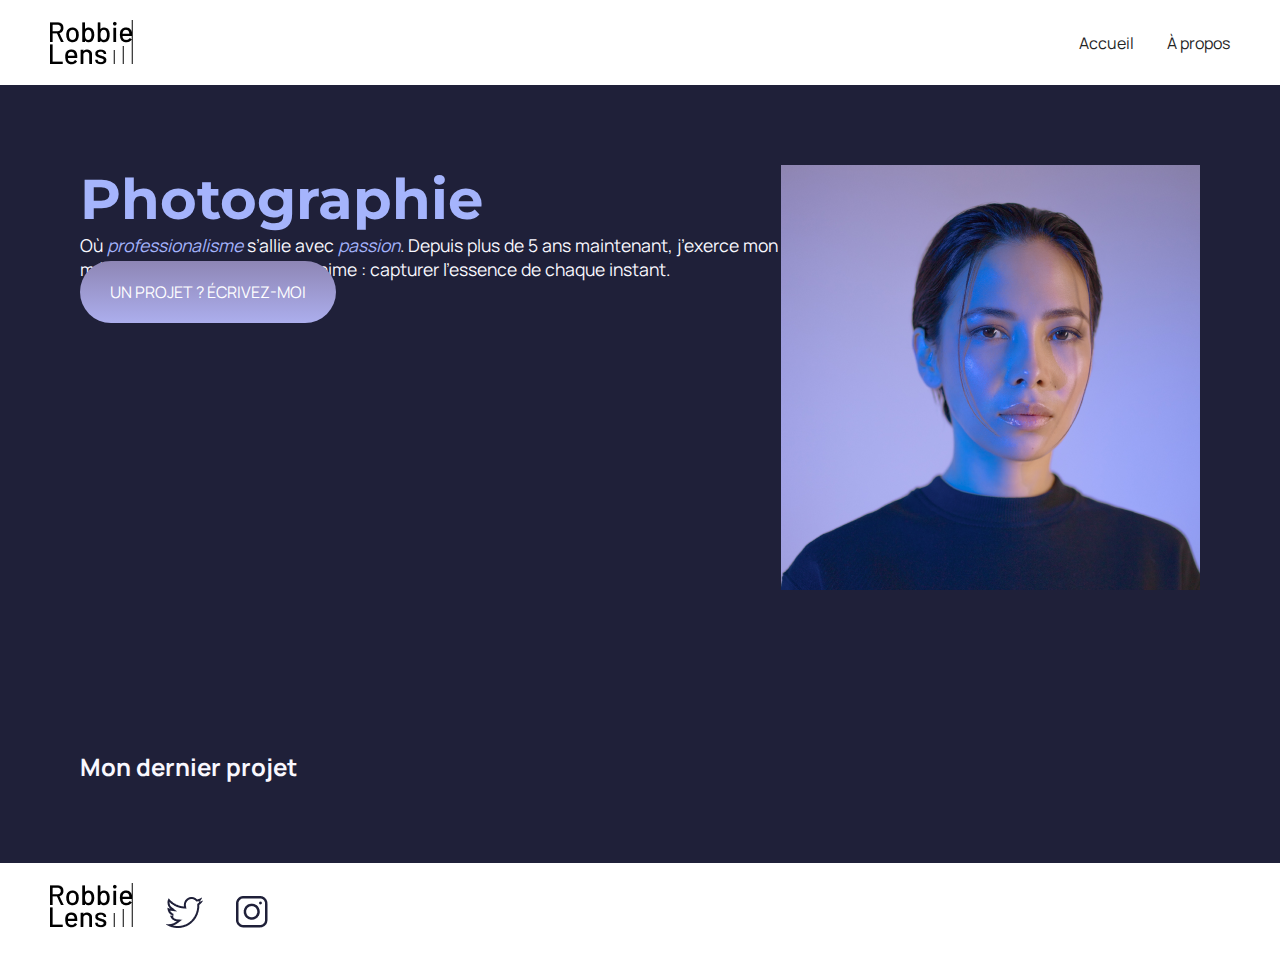
==== index.html @ 5a03f0e4 "réagencement avec flex pour h1, p, boutons cta à gauche et image à droite" ====
<!DOCTYPE html>
<html lang="en">
  <head>
    <meta charset="UTF-8" />
    <meta name="viewport" content="width=device-width, initial-scale=1.0" />
    <title>Accueil – Robbie Lens Photographie</title>
    <link rel="stylesheet" href="style.css" />
    <link rel="preconnect" href="https://fonts.googleapis.com" />
    <link rel="preconnect" href="https://fonts.gstatic.com" crossorigin />
    <link
      href="https://fonts.googleapis.com/css2?family=Manrope:wght@400;700&family=Montserrat:wght@400;700&display=swap"
      rel="stylesheet"
    />
  </head>
  <body>
    <header>
      <nav>
        <img src="images/logo.png" alt="Logo Robbie Lens" />
        <div>
          <a href="index.html">Accueil</a>
          <a href="a-propos.html">À propos</a>
        </div>
      </nav>
    </header>
    <main>
      <section class="accueil-introduction">
        <div>
          <h1>Photographie</h1>
          <p>
            Où <em>professionalisme</em> s’allie avec <em>passion</em>. Depuis
            plus de 5 ans maintenant, j’exerce mon métier avec la passion qui
            m’anime : capturer l’essence de chaque instant.
          </p>
          <a href="" class="cta">UN PROJET ? ÉCRIVEZ-MOI</a>
        </div>
        <img
          src="images/robbie-lens.png"
          alt="Portrait avec effet de la photographe Robbie Lens"
        />
      </section>
      <section>
        <h2>Mon dernier projet</h2>
      </section>
    </main>
    <footer>
      <img src="images/logo.png" alt="Logo Robbie Lens" />
      <a target="_blank" href="https://twitter.com/" class="lien-icone">
        <img src="images/twitter.png" alt="Logo Twitter" />
      </a>
      <a target="_blank" href="https://www.instagram.com/" class="lien-icone">
        <img src="images/instagram.png" alt="Logo Instagram" />
      </a>
    </footer>
  </body>
</html>
---- style.css ----
* {
  margin: 0;
}

body {
  font-family: 'Manrope', sans-serif;
  font-size: 1em;
  background-color: #1f2039;
}

a {
  color: #242424;
  text-decoration: none;
}

a:hover {
  text-decoration: underline;
}

em {
  color: #a5b4fc;
}

h1 {
  font-size: 3.5em;
  color: #a5b4fc;
  font-family: 'Montserrat', sans-serif;
}

h2 {
  color: #f9f8ff;
}

p,
li {
  font-size: 1.1em;
  color: #f9f8ff;
}

header,
footer {
  background-color: white;
  padding: 20px 50px;
}

.cta {
  background: linear-gradient(#8e86b5, #acaeed);
  color: white;
  border-radius: 50px;
  padding: 20px 30px;
}

.cta:hover {
  background: linear-gradient(#696484, #8788ba);
  text-decoration: none;
}

.lien-icone {
  margin-left: 30px;
}

.lien-icone:hover {
  opacity: 0.5;
}

.carre-contenu {
  border-right: 1px solid #8e86b5;
  border-bottom: 1px solid #8e86b5;
  padding: 50px;
}

.carre-contenu h2 {
  margin-top: 30px;
}

.carre-contenu ul {
  margin-top: 30px;
}

section {
  padding: 80px;
}

.a-propos-main {
  width: 50%;
  margin: auto;
}

nav {
  display: flex;
  flex-direction: row;
  align-items: center;
  justify-content: space-between;
}

nav a {
  margin-left: 30px;
}

.accueil-introduction {
  display: flex;
  flex-direction: row;
}
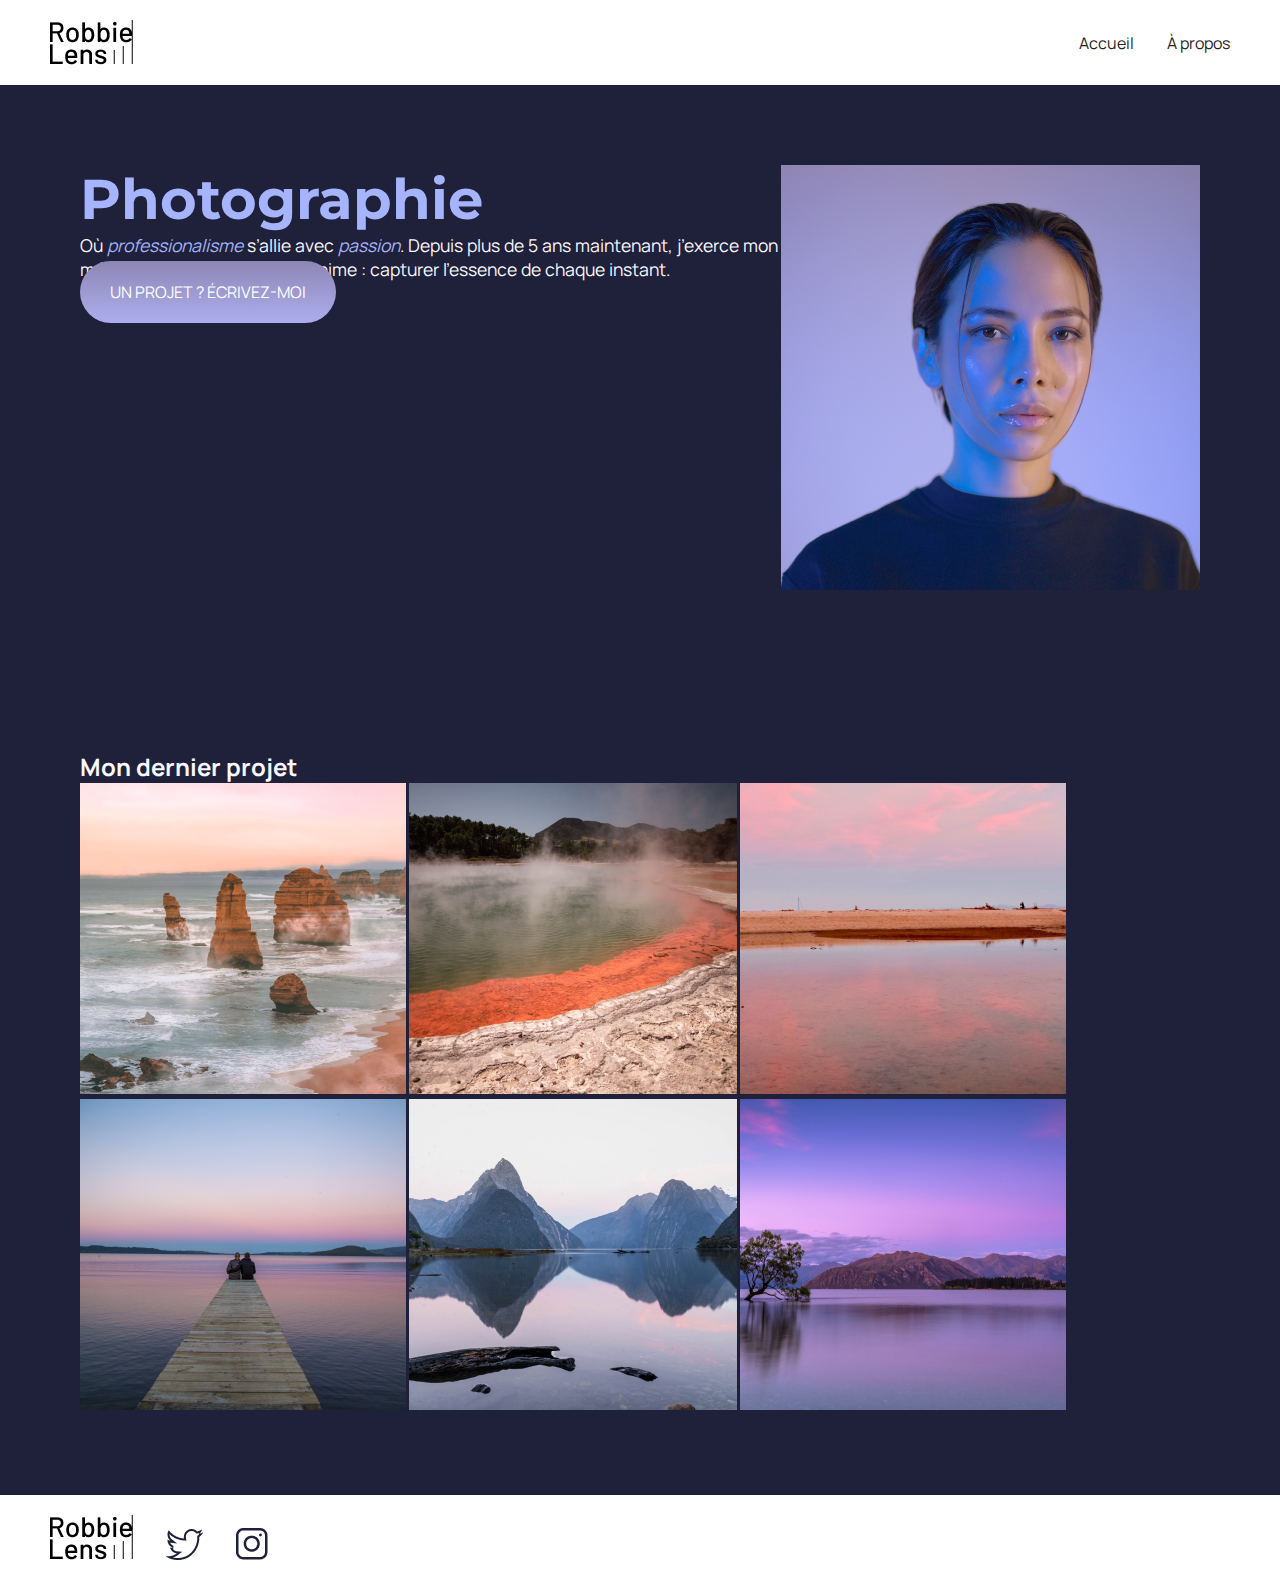
==== commit 78d62d8d: "importation images section accueil photos dans index.html" ====
--- a/index.html
+++ b/index.html
@@ -38,8 +38,36 @@
           alt="Portrait avec effet de la photographe Robbie Lens"
         />
       </section>
-      <section>
+      <section class="accueil-photos">
         <h2>Mon dernier projet</h2>
+        <div>
+          <img
+            src="images/accueil/element-1.png"
+            alt="Twelve apostles - Australie"
+          />
+          <img
+            src="images/accueil/element-2.png"
+            alt="Wai-O-Tapu - Nouvelle-Zélande"
+          />
+          <img
+            src="images/accueil/element-3.png"
+            alt="Parc National d’Abel Tasman - Nouvelle-Zélande"
+          />
+        </div>
+        <div>
+          <img
+            src="images/accueil/element-4.png"
+            alt="Lac Rotorua - Nouvelle-Zélande"
+          />
+          <img
+            src="images/accueil/element-5.png"
+            alt="Milford Sound - Nouvelle-Zélande"
+          />
+          <img
+            src="images/accueil/element-6.png"
+            alt="Lac Wanaka - Nouvelle-Zélande"
+          />
+        </div>
       </section>
     </main>
     <footer>
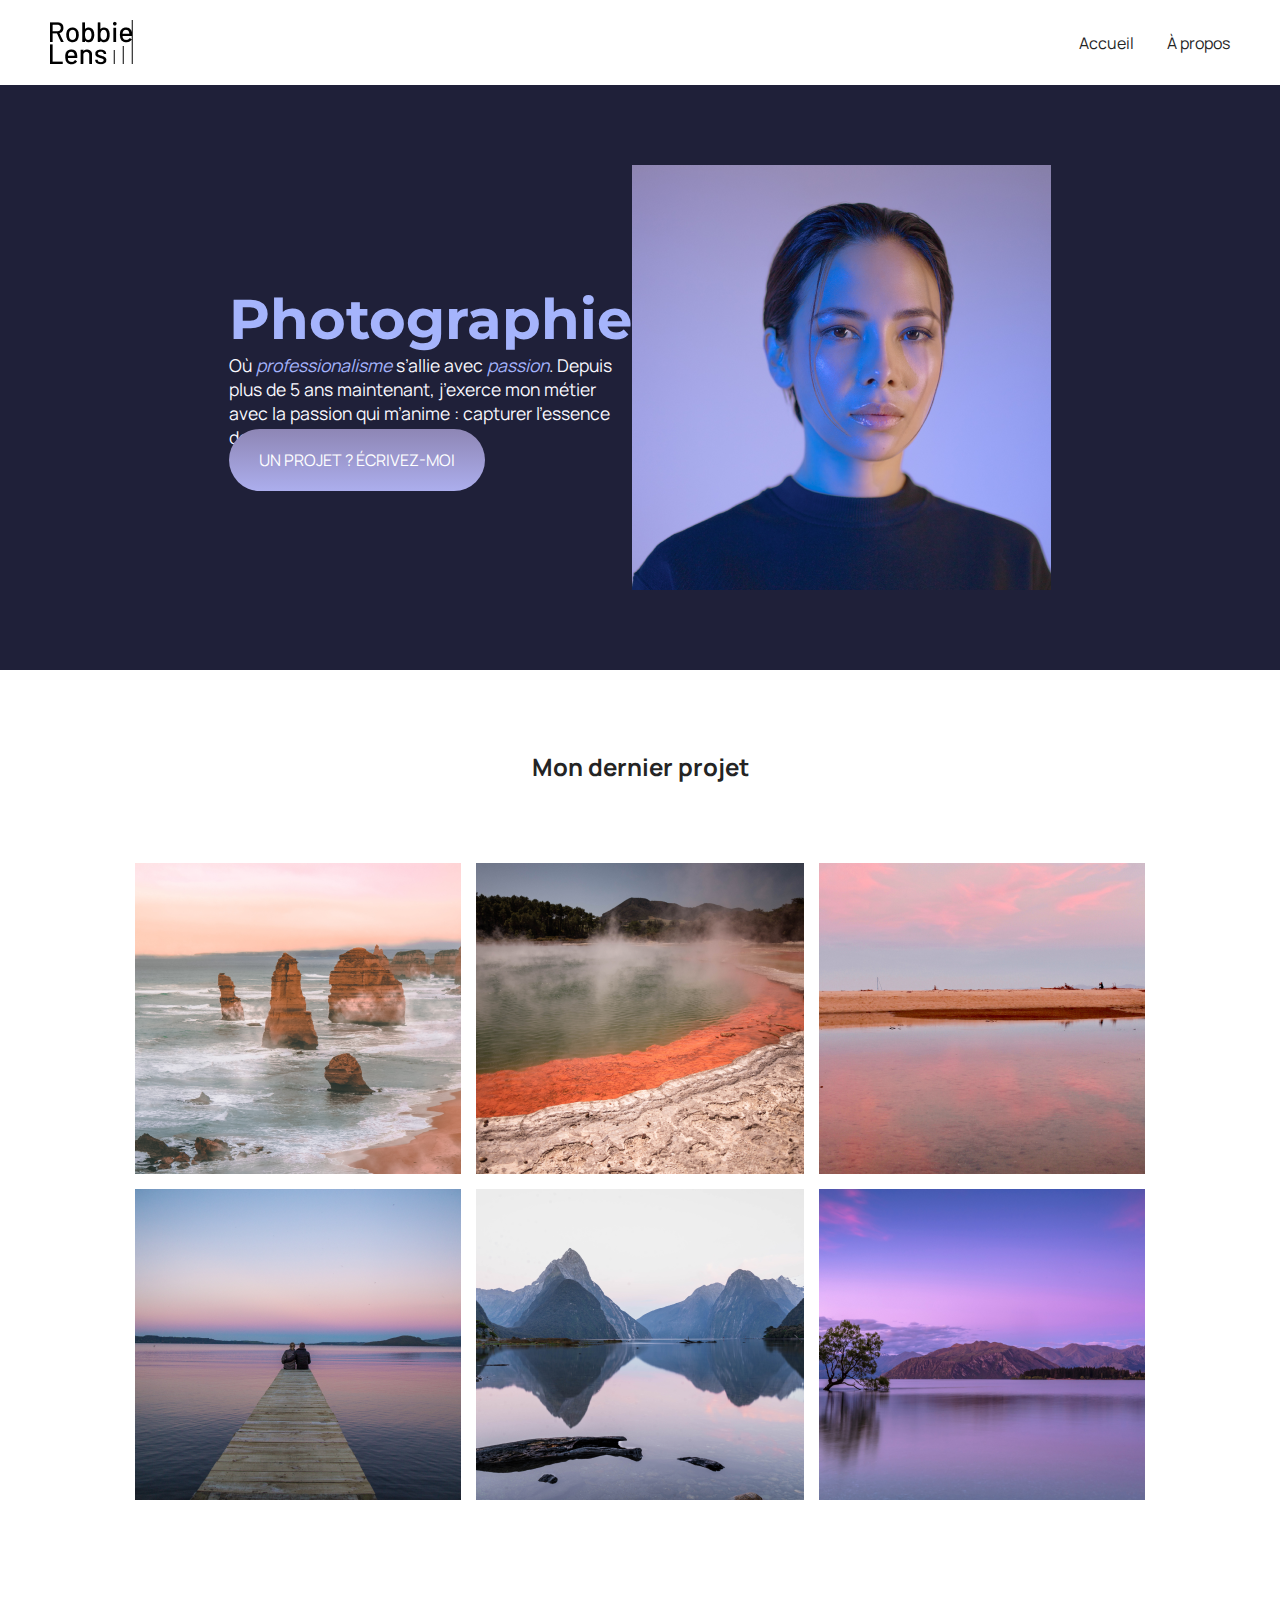
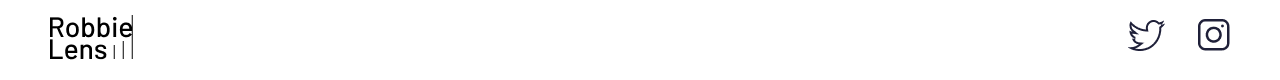
==== commit 08958256: "modification styles footer" ====
--- a/index.html
+++ b/index.html
@@ -72,12 +72,14 @@
     </main>
     <footer>
       <img src="images/logo.png" alt="Logo Robbie Lens" />
-      <a target="_blank" href="https://twitter.com/" class="lien-icone">
-        <img src="images/twitter.png" alt="Logo Twitter" />
-      </a>
-      <a target="_blank" href="https://www.instagram.com/" class="lien-icone">
-        <img src="images/instagram.png" alt="Logo Instagram" />
-      </a>
+      <div>
+        <a target="_blank" href="https://twitter.com/" class="lien-icone">
+          <img src="images/twitter.png" alt="Logo Twitter" />
+        </a>
+        <a target="_blank" href="https://www.instagram.com/" class="lien-icone">
+          <img src="images/instagram.png" alt="Logo Instagram" />
+        </a>
+      </div>
     </footer>
   </body>
 </html>
--- a/style.css
+++ b/style.css
@@ -86,7 +86,8 @@
   margin: auto;
 }
 
-nav {
+nav,
+footer {
   display: flex;
   flex-direction: row;
   align-items: center;
@@ -100,4 +101,27 @@
 .accueil-introduction {
   display: flex;
   flex-direction: row;
+  justify-content: center;
+  align-items: center;
+  width: 50%;
+  margin: auto;
 }
+
+.accueil-photos {
+  background-color: white;
+  padding: 80px;
+}
+
+.accueil-photos h2 {
+  color: #242424;
+  text-align: center;
+  margin-bottom: 80px;
+}
+
+.accueil-photos div {
+  display: flex;
+  flex-direction: row;
+  gap: 15px;
+  justify-content: center;
+  margin-bottom: 15px;
+}
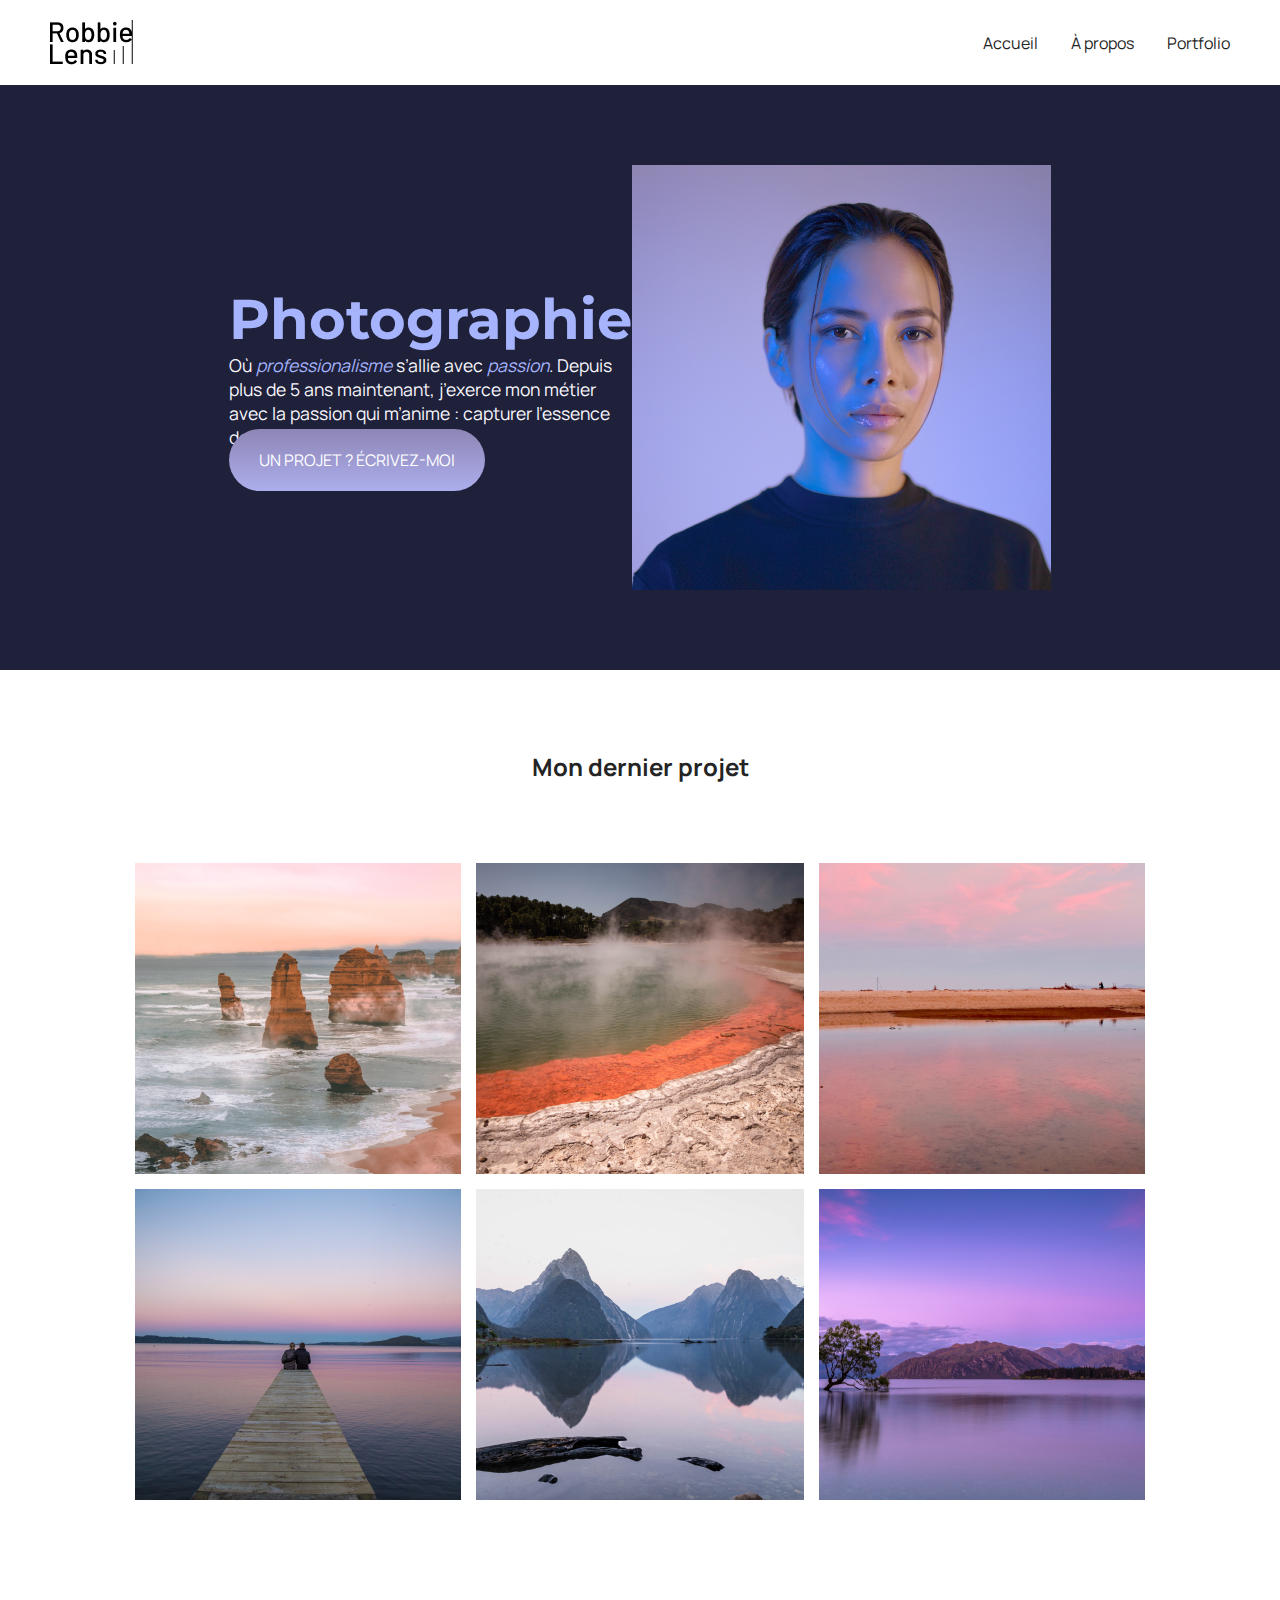
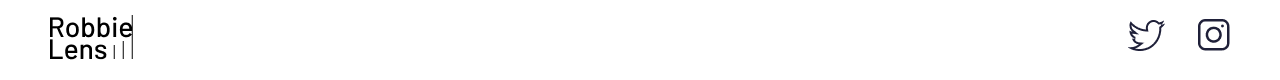
==== commit 47fb4bba: "ajout lien de navigation pour portfolio" ====
--- a/index.html
+++ b/index.html
@@ -19,6 +19,7 @@
         <div>
           <a href="index.html">Accueil</a>
           <a href="a-propos.html">À propos</a>
+          <a href="portfolio.html">Portfolio</a>
         </div>
       </nav>
     </header>
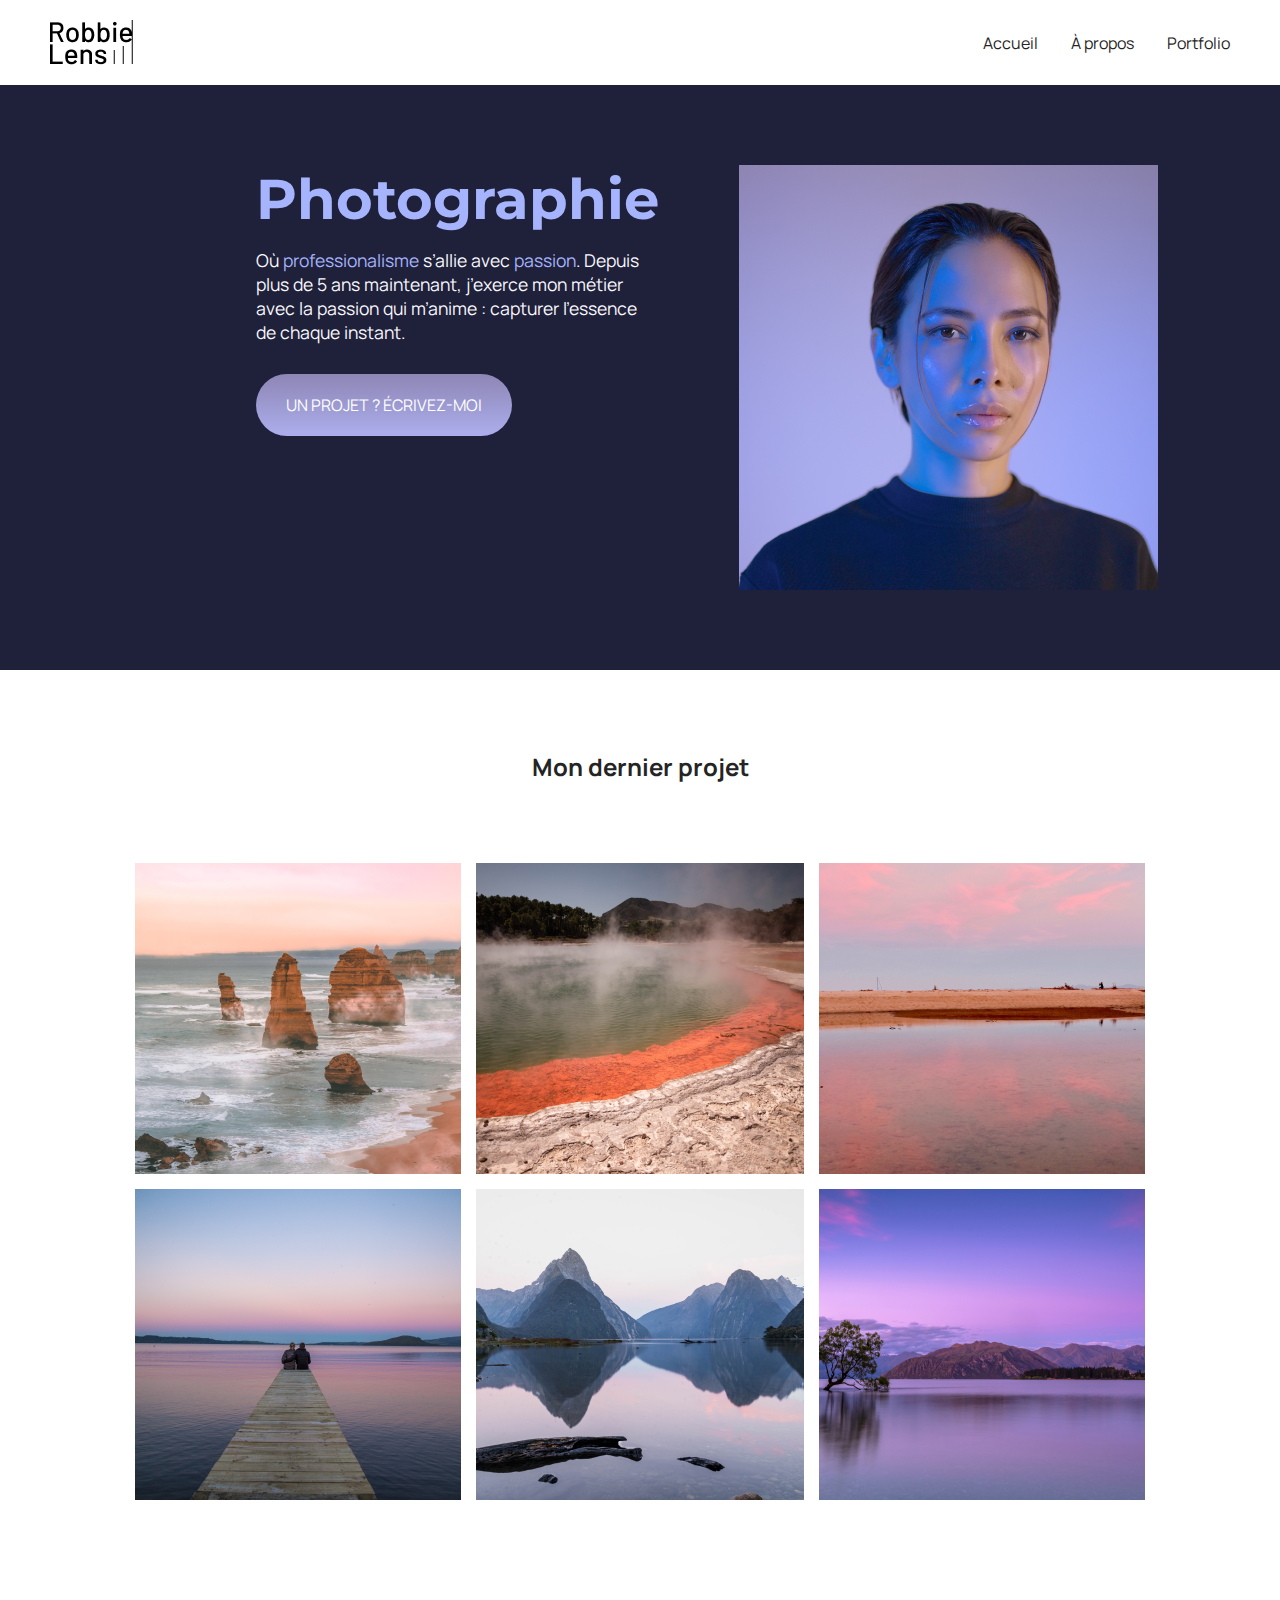
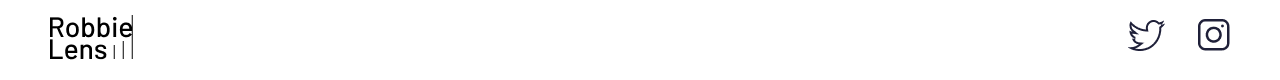
==== commit fc194709: "import fichier de base style.css par chaque page en plus de leur propre fichier css" ====
--- a/index.html
+++ b/index.html
@@ -4,7 +4,8 @@
     <meta charset="UTF-8" />
     <meta name="viewport" content="width=device-width, initial-scale=1.0" />
     <title>Accueil – Robbie Lens Photographie</title>
-    <link rel="stylesheet" href="style.css" />
+    <link href="style/style.css" rel="stylesheet" />
+    <link href="style/index.css" rel="stylesheet" />
     <link rel="preconnect" href="https://fonts.googleapis.com" />
     <link rel="preconnect" href="https://fonts.gstatic.com" crossorigin />
     <link
@@ -32,7 +33,7 @@
             plus de 5 ans maintenant, j’exerce mon métier avec la passion qui
             m’anime : capturer l’essence de chaque instant.
           </p>
-          <a href="" class="cta">UN PROJET ? ÉCRIVEZ-MOI</a>
+          <a href="portfolio.html" class="cta">UN PROJET ? ÉCRIVEZ-MOI</a>
         </div>
         <img
           src="images/robbie-lens.png"
--- a/style/style.css
+++ b/style/style.css
@@ -0,0 +1,82 @@
+* {
+  margin: 0;
+}
+
+body {
+  font-family: 'Manrope', sans-serif;
+  font-size: 1em;
+  background-color: #1f2039;
+}
+
+a {
+  color: #242424;
+  text-decoration: none;
+}
+
+em {
+  color: #a5b4fc;
+  font-style: normal;
+}
+
+h1 {
+  font-size: 3.5em;
+  color: #a5b4fc;
+  font-family: 'Montserrat', sans-serif;
+}
+
+h2 {
+  color: #f9f8ff;
+}
+
+p,
+li {
+  font-size: 1.1em;
+  color: #f9f8ff;
+}
+
+header,
+footer {
+  background-color: white;
+  padding: 20px 50px;
+}
+
+.cta {
+  display: inline-block;
+  background: linear-gradient(#8e86b5, #acaeed);
+  color: white;
+  border-radius: 50px;
+  padding: 20px 30px;
+}
+
+a:hover {
+  text-decoration: underline;
+}
+
+.cta:hover {
+  background: linear-gradient(#696484, #8788ba);
+  text-decoration: none;
+}
+
+.lien-icone {
+  margin-left: 30px;
+}
+
+.lien-icone:hover {
+  opacity: 0.5;
+}
+
+section {
+  padding: 80px;
+}
+
+footer,
+nav {
+  display: flex;
+  flex-direction: row;
+  align-items: center;
+  justify-content: space-between;
+}
+
+nav a {
+  margin-left: 30px;
+}
--- a/style/index.css
+++ b/style/index.css
@@ -0,0 +1,38 @@
+.accueil-photos {
+  background-color: white;
+  padding: 80px;
+}
+
+.accueil-photos h2 {
+  color: #242424;
+  text-align: center;
+  margin-bottom: 80px;
+}
+
+.accueil-photos div {
+  display: flex;
+  flex-direction: row;
+  gap: 15px;
+  justify-content: center;
+  margin-bottom: 15px;
+}
+
+.accueil-introduction {
+  display: flex;
+  flex-direction: row;
+  width: 60%;
+  align-items: flex-start;
+  margin: auto;
+}
+
+.accueil-introduction h1 {
+  margin-bottom: 15px;
+}
+
+.accueil-introduction p {
+  margin-bottom: 30px;
+}
+
+.accueil-introduction div {
+  padding-right: 80px;
+}
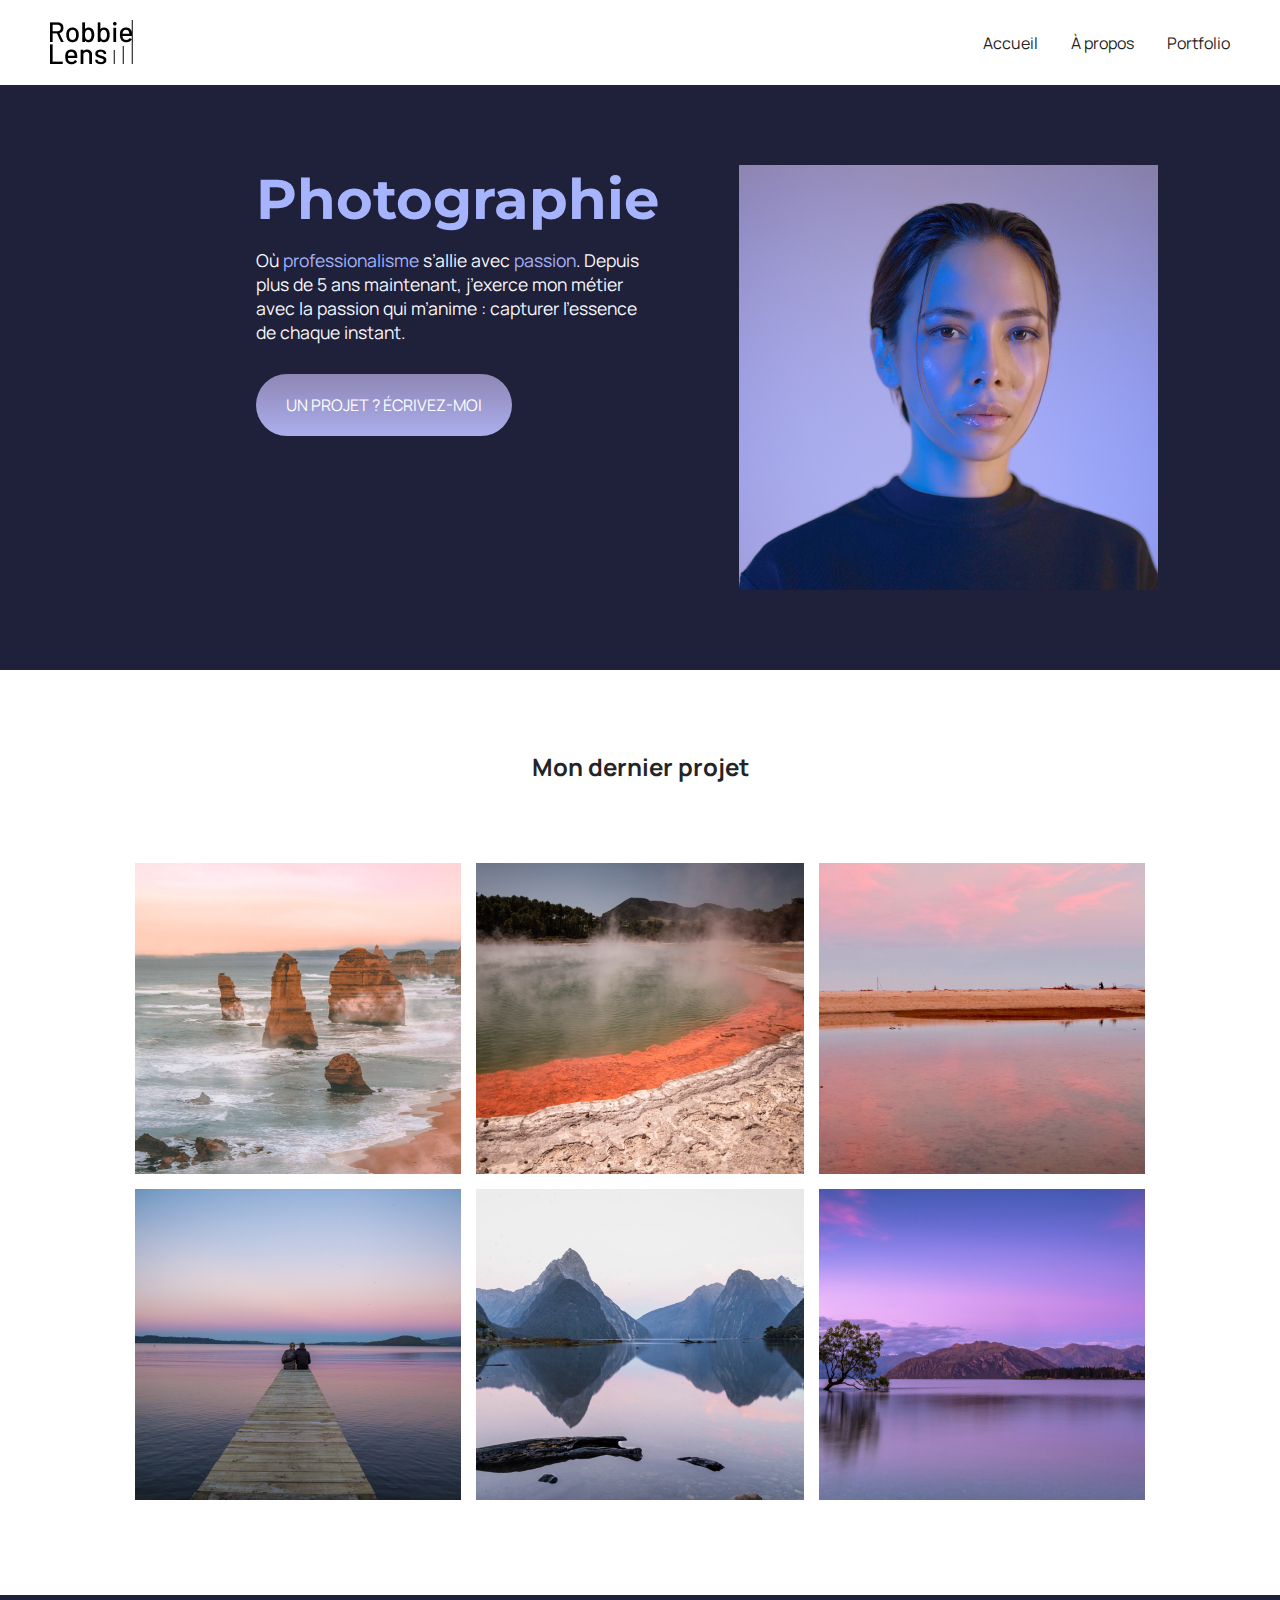
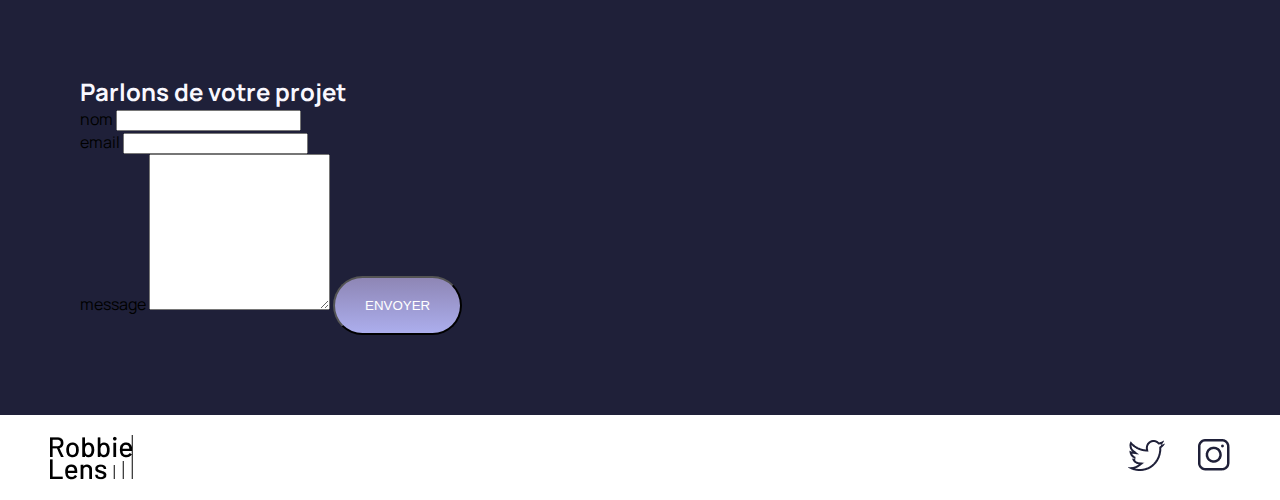
==== commit 59db6808: "ajout structure formulaire dans index.html" ====
--- a/index.html
+++ b/index.html
@@ -71,6 +71,24 @@
           />
         </div>
       </section>
+      <section class="section-contact">
+        <h2>Parlons de votre projet</h2>
+        <form action="#" method="get">
+          <div class="form-nom-email">
+            <div class="form-column">
+              <label for="nom">nom</label>
+              <input type="text" name="nom" id="nom" />
+            </div>
+            <div class="form-column">
+              <label for="email">email</label>
+              <input type="text" name="email" id="email" />
+            </div>
+          </div>
+          <label for="message">message</label>
+          <textarea name="message" id="message" rows="10"></textarea>
+          <input type="submit" value="ENVOYER" class="cta" />
+        </form>
+      </section>
     </main>
     <footer>
       <img src="images/logo.png" alt="Logo Robbie Lens" />
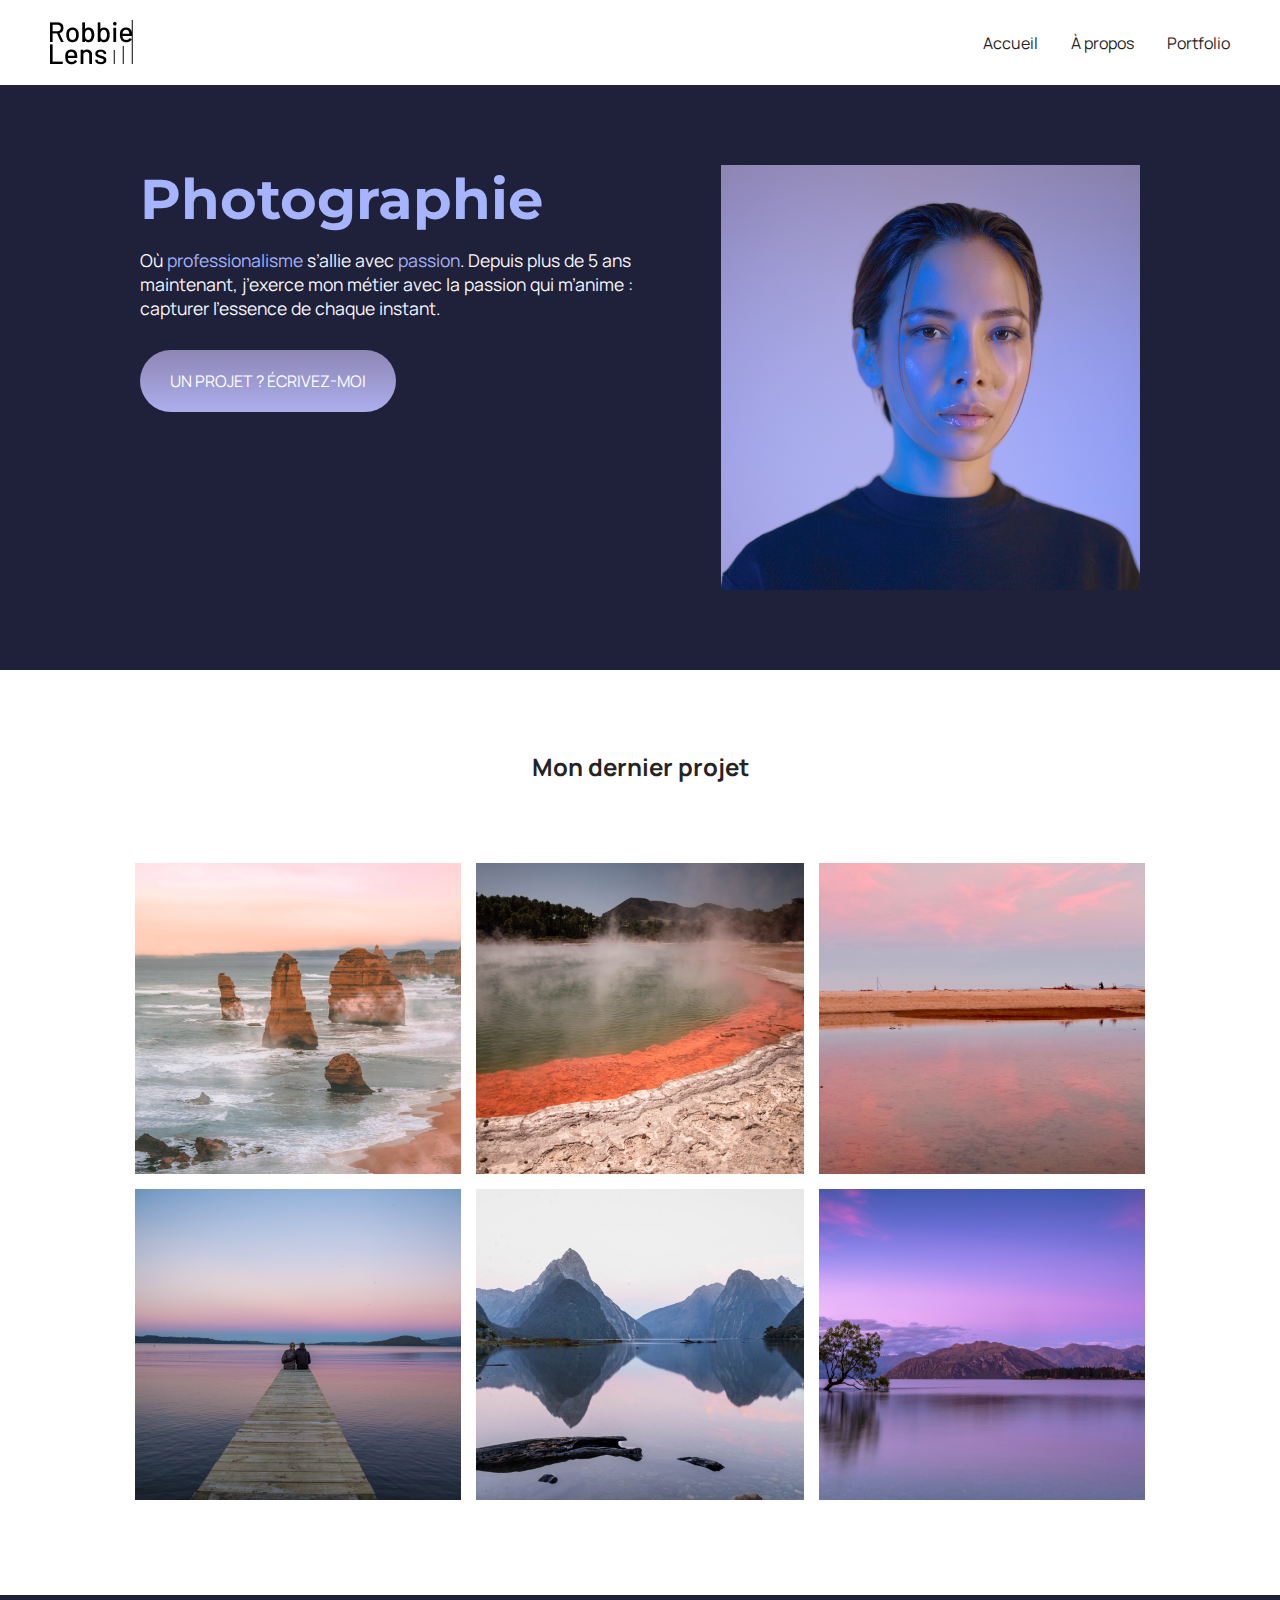
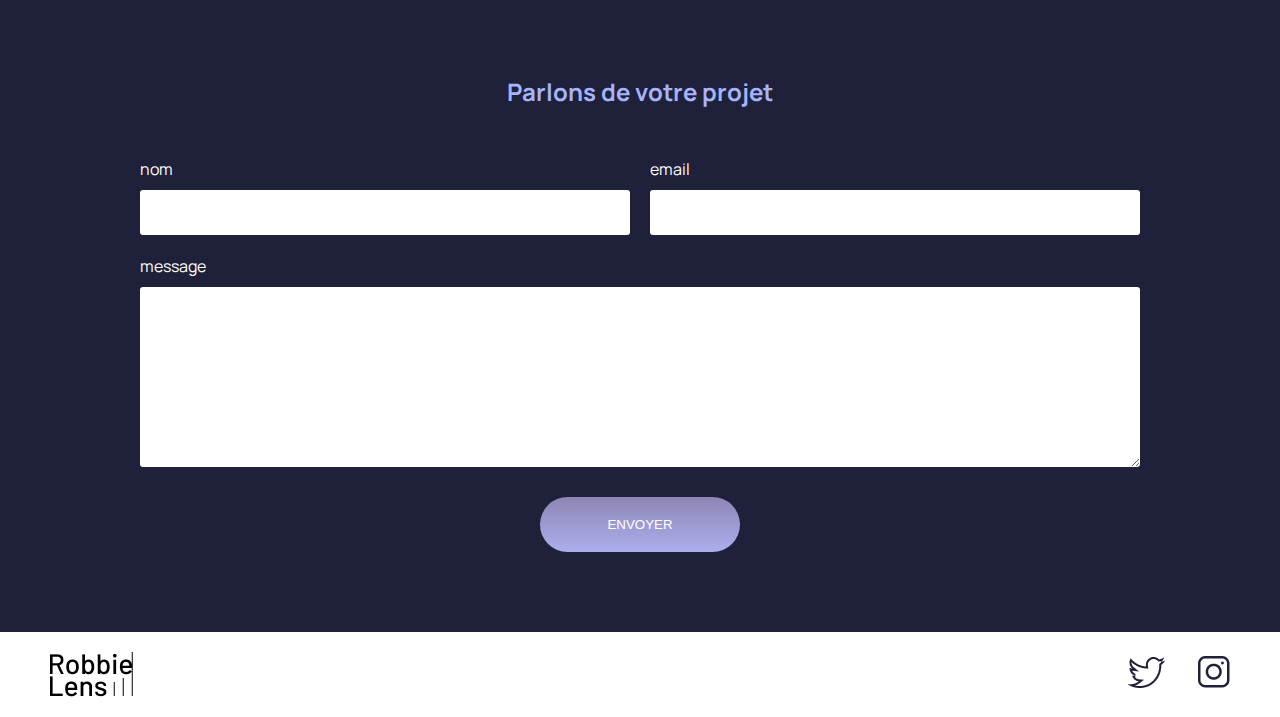
==== commit 42598dce: "pointage lien bouton un projet? Écrivez-moi vers le formulaire" ====
--- a/index.html
+++ b/index.html
@@ -33,7 +33,7 @@
             plus de 5 ans maintenant, j’exerce mon métier avec la passion qui
             m’anime : capturer l’essence de chaque instant.
           </p>
-          <a href="portfolio.html" class="cta">UN PROJET ? ÉCRIVEZ-MOI</a>
+          <a href="#contact" class="cta">UN PROJET ? ÉCRIVEZ-MOI</a>
         </div>
         <img
           src="images/robbie-lens.png"
@@ -71,7 +71,7 @@
           />
         </div>
       </section>
-      <section class="section-contact">
+      <section class="section-contact" id="contact">
         <h2>Parlons de votre projet</h2>
         <form action="#" method="get">
           <div class="form-nom-email">
--- a/style/style.css
+++ b/style/style.css
@@ -80,3 +80,33 @@
 nav a {
   margin-left: 30px;
 }
+
+@media screen and (max-width: 996px) {
+  header nav {
+    flex-direction: column;
+    align-items: center;
+    justify-content: center;
+  }
+
+  header nav img {
+    margin-bottom: 20px;
+  }
+
+  header,
+  footer {
+    padding: 20px 20px;
+  }
+
+  h1 {
+    font-size: 2em;
+  }
+
+  section {
+    padding: 50px 20px 50px 20px;
+  }
+
+  nav a {
+    margin-left: 10px;
+    margin-right: 10px;
+  }
+}
--- a/style/index.css
+++ b/style/index.css
@@ -20,7 +20,7 @@
 .accueil-introduction {
   display: flex;
   flex-direction: row;
-  width: 60%;
+  max-width: 1000px;
   align-items: flex-start;
   margin: auto;
 }
@@ -36,3 +36,47 @@
 .accueil-introduction div {
   padding-right: 80px;
 }
+
+.section-contact h2 {
+  color: #a5b4fc;
+  text-align: center;
+  margin-bottom: 50px;
+}
+
+form {
+  display: flex;
+  flex-direction: column;
+  max-width: 1000px;
+  margin: auto;
+  color: white;
+}
+
+.form-nom-email {
+  display: flex;
+  flex-direction: row;
+  gap: 20px;
+}
+
+.form-column {
+  flex: 1;
+  display: flex;
+  flex-direction: column;
+  margin-bottom: 20px;
+}
+
+input,
+textarea {
+  padding: 15px;
+  border-radius: 3px;
+  border: none;
+}
+
+label {
+  margin-bottom: 10px;
+}
+
+input[type='submit'] {
+  width: 200px;
+  margin: auto;
+  margin-top: 30px;
+}
